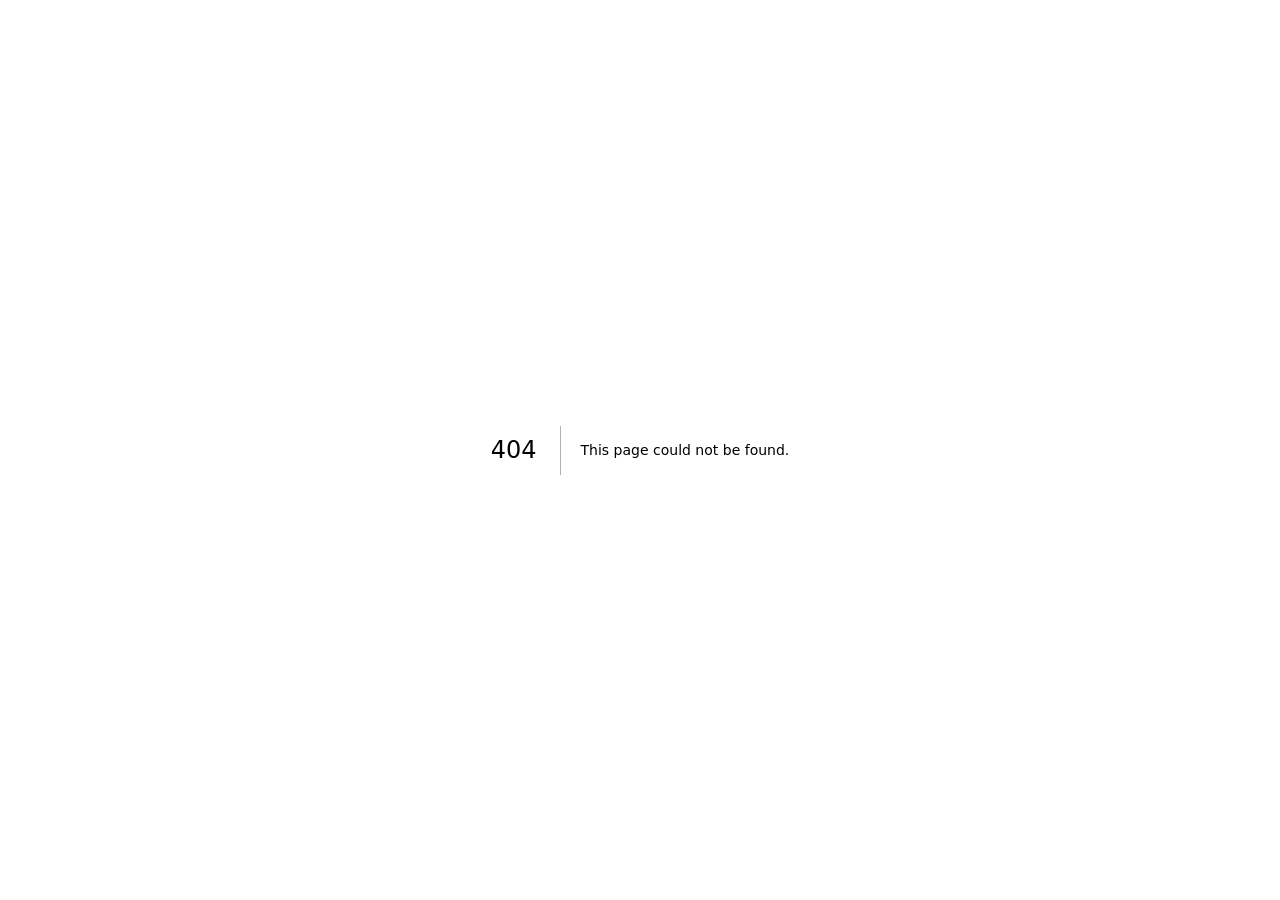
==== index.html @ d2688af2 "Add files via upload" ====
<!DOCTYPE html><!--XFgwD0cwsQU4rhtXA_6bm--><html lang="ru"><head><meta charSet="utf-8"/><meta name="viewport" content="width=device-width, initial-scale=1"/><link rel="stylesheet" href="/neiro-shka/_next/static/chunks/a391f3691adf5eed.css" data-precedence="next"/><link rel="stylesheet" href="/neiro-shka/_next/static/chunks/8bcc7d21eb5a9946.css" data-precedence="next"/><link rel="preload" as="script" fetchPriority="low" href="/neiro-shka/_next/static/chunks/b9cb56fa402311fe.js"/><script src="/neiro-shka/_next/static/chunks/d7efe48523628ffa.js" async=""></script><script src="/neiro-shka/_next/static/chunks/4e384c5da793435e.js" async=""></script><script src="/neiro-shka/_next/static/chunks/turbopack-dc8633fce802e09d.js" async=""></script><script src="/neiro-shka/_next/static/chunks/6e951f49ebed9921.js" async=""></script><script src="/neiro-shka/_next/static/chunks/2e0918c8a3209e79.js" async=""></script><meta name="robots" content="noindex"/><meta name="next-size-adjust" content=""/><title>404: This page could not be found.</title><title>НЕЙРО.ШКА — детское нейроразвитие во Фрязино</title><meta name="description" content="Центр детского нейроразвития «НЕЙРО.ШКА» во Фрязино: занятия с педагогом-нейропсихологом, нейрокоррекция, подготовка к школе (4–7 лет), помощь в учёбе (1–5 класс), репетиторство по физике, математике и информатике, подготовка к ОГЭ и ЕГЭ. К ребёнку — бережно!"/><meta name="author" content="НЕЙРО.ШКА"/><meta name="keywords" content="НЕЙРО.ШКА,нейроразвитие,нейропсихолог,Фрязино,подготовка к школе,нейрокоррекция,репетиторство,ОГЭ,ЕГЭ"/><meta property="og:title" content="НЕЙРО.ШКА — детское нейроразвитие во Фрязино"/><meta property="og:description" content="Занятия с педагогом-нейропсихологом, подготовка к школе, помощь в учёбе и репетиторство. Советская, 17, Фрязино. К ребёнку — бережно!"/><meta property="og:site_name" content="НЕЙРО.ШКА"/><meta property="og:locale" content="ru_RU"/><meta property="og:type" content="website"/><meta name="twitter:card" content="summary"/><meta name="twitter:title" content="НЕЙРО.ШКА — детское нейроразвитие во Фрязино"/><meta name="twitter:description" content="Занятия с педагогом-нейропсихологом, подготовка к школе, помощь в учёбе и репетиторство. Советская, 17, Фрязино. К ребёнку — бережно!"/><link rel="icon" href="./favicon.svg"/><script src="/neiro-shka/_next/static/chunks/a6dad97d9634a72d.js" noModule=""></script></head><body class="manrope_e32a9099-module__FVC5Iq__variable unbounded_a1c8aa1-module__zp-JEG__variable antialiased bg-background text-foreground font-sans"><div hidden=""><!--$--><!--/$--></div><div style="font-family:system-ui,&quot;Segoe UI&quot;,Roboto,Helvetica,Arial,sans-serif,&quot;Apple Color Emoji&quot;,&quot;Segoe UI Emoji&quot;;height:100vh;text-align:center;display:flex;flex-direction:column;align-items:center;justify-content:center"><div><style>body{color:#000;background:#fff;margin:0}.next-error-h1{border-right:1px solid rgba(0,0,0,.3)}@media (prefers-color-scheme:dark){body{color:#fff;background:#000}.next-error-h1{border-right:1px solid rgba(255,255,255,.3)}}</style><h1 class="next-error-h1" style="display:inline-block;margin:0 20px 0 0;padding:0 23px 0 0;font-size:24px;font-weight:500;vertical-align:top;line-height:49px">404</h1><div style="display:inline-block"><h2 style="font-size:14px;font-weight:400;line-height:49px;margin:0">This page could not be found.</h2></div></div></div><!--$--><!--/$--><script src="/neiro-shka/_next/static/chunks/b9cb56fa402311fe.js" id="_R_" async=""></script><script>(self.__next_f=self.__next_f||[]).push([0])</script><script>self.__next_f.push([1,"1:\"$Sreact.fragment\"\n2:I[65442,[\"/neiro-shka/_next/static/chunks/6e951f49ebed9921.js\",\"/neiro-shka/_next/static/chunks/2e0918c8a3209e79.js\"],\"default\"]\n3:I[69369,[\"/neiro-shka/_next/static/chunks/6e951f49ebed9921.js\",\"/neiro-shka/_next/static/chunks/2e0918c8a3209e79.js\"],\"default\"]\n4:I[65151,[\"/neiro-shka/_next/static/chunks/6e951f49ebed9921.js\",\"/neiro-shka/_next/static/chunks/2e0918c8a3209e79.js\"],\"OutletBoundary\"]\n5:\"$Sreact.suspense\"\n7:I[65151,[\"/neiro-shka/_next/static/chunks/6e951f49ebed9921.js\",\"/neiro-shka/_next/static/chunks/2e0918c8a3209e79.js\"],\"ViewportBoundary\"]\n9:I[65151,[\"/neiro-shka/_next/static/chunks/6e951f49ebed9921.js\",\"/neiro-shka/_next/static/chunks/2e0918c8a3209e79.js\"],\"MetadataBoundary\"]\nb:I[89249,[\"/neiro-shka/_next/static/chunks/6e951f49ebed9921.js\",\"/neiro-shka/_next/static/chunks/2e0918c8a3209e79.js\"],\"default\"]\n:HL[\"/neiro-shka/_next/static/chunks/a391f3691adf5eed.css\",\"style\"]\n:HL[\"/neiro-shka/_next/static/chunks/8bcc7d21eb5a9946.css\",\"style\"]\n"])</script><script>self.__next_f.push([1,"0:{\"P\":null,\"b\":\"XFgwD0cwsQU4rhtXA_6bm\",\"c\":[\"\",\"_not-found\",\"\"],\"q\":\"\",\"i\":false,\"f\":[[[\"\",{\"children\":[\"/_not-found\",{\"children\":[\"__PAGE__\",{}]}]},\"$undefined\",\"$undefined\",true],[[\"$\",\"$1\",\"c\",{\"children\":[[[\"$\",\"link\",\"0\",{\"rel\":\"stylesheet\",\"href\":\"/neiro-shka/_next/static/chunks/a391f3691adf5eed.css\",\"precedence\":\"next\",\"crossOrigin\":\"$undefined\",\"nonce\":\"$undefined\"}],[\"$\",\"link\",\"1\",{\"rel\":\"stylesheet\",\"href\":\"/neiro-shka/_next/static/chunks/8bcc7d21eb5a9946.css\",\"precedence\":\"next\",\"crossOrigin\":\"$undefined\",\"nonce\":\"$undefined\"}],[\"$\",\"script\",\"script-0\",{\"src\":\"/neiro-shka/_next/static/chunks/6e951f49ebed9921.js\",\"async\":true,\"nonce\":\"$undefined\"}],[\"$\",\"script\",\"script-1\",{\"src\":\"/neiro-shka/_next/static/chunks/2e0918c8a3209e79.js\",\"async\":true,\"nonce\":\"$undefined\"}]],[\"$\",\"html\",null,{\"lang\":\"ru\",\"suppressHydrationWarning\":true,\"children\":[\"$\",\"body\",null,{\"className\":\"manrope_e32a9099-module__FVC5Iq__variable unbounded_a1c8aa1-module__zp-JEG__variable antialiased bg-background text-foreground font-sans\",\"children\":[\"$\",\"$L2\",null,{\"parallelRouterKey\":\"children\",\"error\":\"$undefined\",\"errorStyles\":\"$undefined\",\"errorScripts\":\"$undefined\",\"template\":[\"$\",\"$L3\",null,{}],\"templateStyles\":\"$undefined\",\"templateScripts\":\"$undefined\",\"notFound\":[[[\"$\",\"title\",null,{\"children\":\"404: This page could not be found.\"}],[\"$\",\"div\",null,{\"style\":{\"fontFamily\":\"system-ui,\\\"Segoe UI\\\",Roboto,Helvetica,Arial,sans-serif,\\\"Apple Color Emoji\\\",\\\"Segoe UI Emoji\\\"\",\"height\":\"100vh\",\"textAlign\":\"center\",\"display\":\"flex\",\"flexDirection\":\"column\",\"alignItems\":\"center\",\"justifyContent\":\"center\"},\"children\":[\"$\",\"div\",null,{\"children\":[[\"$\",\"style\",null,{\"dangerouslySetInnerHTML\":{\"__html\":\"body{color:#000;background:#fff;margin:0}.next-error-h1{border-right:1px solid rgba(0,0,0,.3)}@media (prefers-color-scheme:dark){body{color:#fff;background:#000}.next-error-h1{border-right:1px solid rgba(255,255,255,.3)}}\"}}],[\"$\",\"h1\",null,{\"className\":\"next-error-h1\",\"style\":{\"display\":\"inline-block\",\"margin\":\"0 20px 0 0\",\"padding\":\"0 23px 0 0\",\"fontSize\":24,\"fontWeight\":500,\"verticalAlign\":\"top\",\"lineHeight\":\"49px\"},\"children\":404}],[\"$\",\"div\",null,{\"style\":{\"display\":\"inline-block\"},\"children\":[\"$\",\"h2\",null,{\"style\":{\"fontSize\":14,\"fontWeight\":400,\"lineHeight\":\"49px\",\"margin\":0},\"children\":\"This page could not be found.\"}]}]]}]}]],[]],\"forbidden\":\"$undefined\",\"unauthorized\":\"$undefined\"}]}]}]]}],{\"children\":[[\"$\",\"$1\",\"c\",{\"children\":[null,[\"$\",\"$L2\",null,{\"parallelRouterKey\":\"children\",\"error\":\"$undefined\",\"errorStyles\":\"$undefined\",\"errorScripts\":\"$undefined\",\"template\":[\"$\",\"$L3\",null,{}],\"templateStyles\":\"$undefined\",\"templateScripts\":\"$undefined\",\"notFound\":\"$undefined\",\"forbidden\":\"$undefined\",\"unauthorized\":\"$undefined\"}]]}],{\"children\":[[\"$\",\"$1\",\"c\",{\"children\":[[[\"$\",\"title\",null,{\"children\":\"404: This page could not be found.\"}],[\"$\",\"div\",null,{\"style\":\"$0:f:0:1:0:props:children:1:props:children:props:children:props:notFound:0:1:props:style\",\"children\":[\"$\",\"div\",null,{\"children\":[[\"$\",\"style\",null,{\"dangerouslySetInnerHTML\":{\"__html\":\"body{color:#000;background:#fff;margin:0}.next-error-h1{border-right:1px solid rgba(0,0,0,.3)}@media (prefers-color-scheme:dark){body{color:#fff;background:#000}.next-error-h1{border-right:1px solid rgba(255,255,255,.3)}}\"}}],[\"$\",\"h1\",null,{\"className\":\"next-error-h1\",\"style\":\"$0:f:0:1:0:props:children:1:props:children:props:children:props:notFound:0:1:props:children:props:children:1:props:style\",\"children\":404}],[\"$\",\"div\",null,{\"style\":\"$0:f:0:1:0:props:children:1:props:children:props:children:props:notFound:0:1:props:children:props:children:2:props:style\",\"children\":[\"$\",\"h2\",null,{\"style\":\"$0:f:0:1:0:props:children:1:props:children:props:children:props:notFound:0:1:props:children:props:children:2:props:children:props:style\",\"children\":\"This page could not be found.\"}]}]]}]}]],null,[\"$\",\"$L4\",null,{\"children\":[\"$\",\"$5\",null,{\"name\":\"Next.MetadataOutlet\",\"children\":\"$@6\"}]}]]}],{},null,false,false]},null,false,false]},null,false,false],[\"$\",\"$1\",\"h\",{\"children\":[[\"$\",\"meta\",null,{\"name\":\"robots\",\"content\":\"noindex\"}],[\"$\",\"$L7\",null,{\"children\":\"$L8\"}],[\"$\",\"div\",null,{\"hidden\":true,\"children\":[\"$\",\"$L9\",null,{\"children\":[\"$\",\"$5\",null,{\"name\":\"Next.Metadata\",\"children\":\"$La\"}]}]}],[\"$\",\"meta\",null,{\"name\":\"next-size-adjust\",\"content\":\"\"}]]}],false]],\"m\":\"$undefined\",\"G\":[\"$b\",\"$undefined\"],\"S\":true}\n"])</script><script>self.__next_f.push([1,"8:[[\"$\",\"meta\",\"0\",{\"charSet\":\"utf-8\"}],[\"$\",\"meta\",\"1\",{\"name\":\"viewport\",\"content\":\"width=device-width, initial-scale=1\"}]]\n"])</script><script>self.__next_f.push([1,"c:I[81642,[\"/neiro-shka/_next/static/chunks/6e951f49ebed9921.js\",\"/neiro-shka/_next/static/chunks/2e0918c8a3209e79.js\"],\"IconMark\"]\n6:null\n"])</script><script>self.__next_f.push([1,"a:[[\"$\",\"title\",\"0\",{\"children\":\"НЕЙРО.ШКА — детское нейроразвитие во Фрязино\"}],[\"$\",\"meta\",\"1\",{\"name\":\"description\",\"content\":\"Центр детского нейроразвития «НЕЙРО.ШКА» во Фрязино: занятия с педагогом-нейропсихологом, нейрокоррекция, подготовка к школе (4–7 лет), помощь в учёбе (1–5 класс), репетиторство по физике, математике и информатике, подготовка к ОГЭ и ЕГЭ. К ребёнку — бережно!\"}],[\"$\",\"meta\",\"2\",{\"name\":\"author\",\"content\":\"НЕЙРО.ШКА\"}],[\"$\",\"meta\",\"3\",{\"name\":\"keywords\",\"content\":\"НЕЙРО.ШКА,нейроразвитие,нейропсихолог,Фрязино,подготовка к школе,нейрокоррекция,репетиторство,ОГЭ,ЕГЭ\"}],[\"$\",\"meta\",\"4\",{\"property\":\"og:title\",\"content\":\"НЕЙРО.ШКА — детское нейроразвитие во Фрязино\"}],[\"$\",\"meta\",\"5\",{\"property\":\"og:description\",\"content\":\"Занятия с педагогом-нейропсихологом, подготовка к школе, помощь в учёбе и репетиторство. Советская, 17, Фрязино. К ребёнку — бережно!\"}],[\"$\",\"meta\",\"6\",{\"property\":\"og:site_name\",\"content\":\"НЕЙРО.ШКА\"}],[\"$\",\"meta\",\"7\",{\"property\":\"og:locale\",\"content\":\"ru_RU\"}],[\"$\",\"meta\",\"8\",{\"property\":\"og:type\",\"content\":\"website\"}],[\"$\",\"meta\",\"9\",{\"name\":\"twitter:card\",\"content\":\"summary\"}],[\"$\",\"meta\",\"10\",{\"name\":\"twitter:title\",\"content\":\"НЕЙРО.ШКА — детское нейроразвитие во Фрязино\"}],[\"$\",\"meta\",\"11\",{\"name\":\"twitter:description\",\"content\":\"Занятия с педагогом-нейропсихологом, подготовка к школе, помощь в учёбе и репетиторство. Советская, 17, Фрязино. К ребёнку — бережно!\"}],[\"$\",\"link\",\"12\",{\"rel\":\"icon\",\"href\":\"./favicon.svg\"}],[\"$\",\"$Lc\",\"13\",{}]]\n"])</script></body></html>
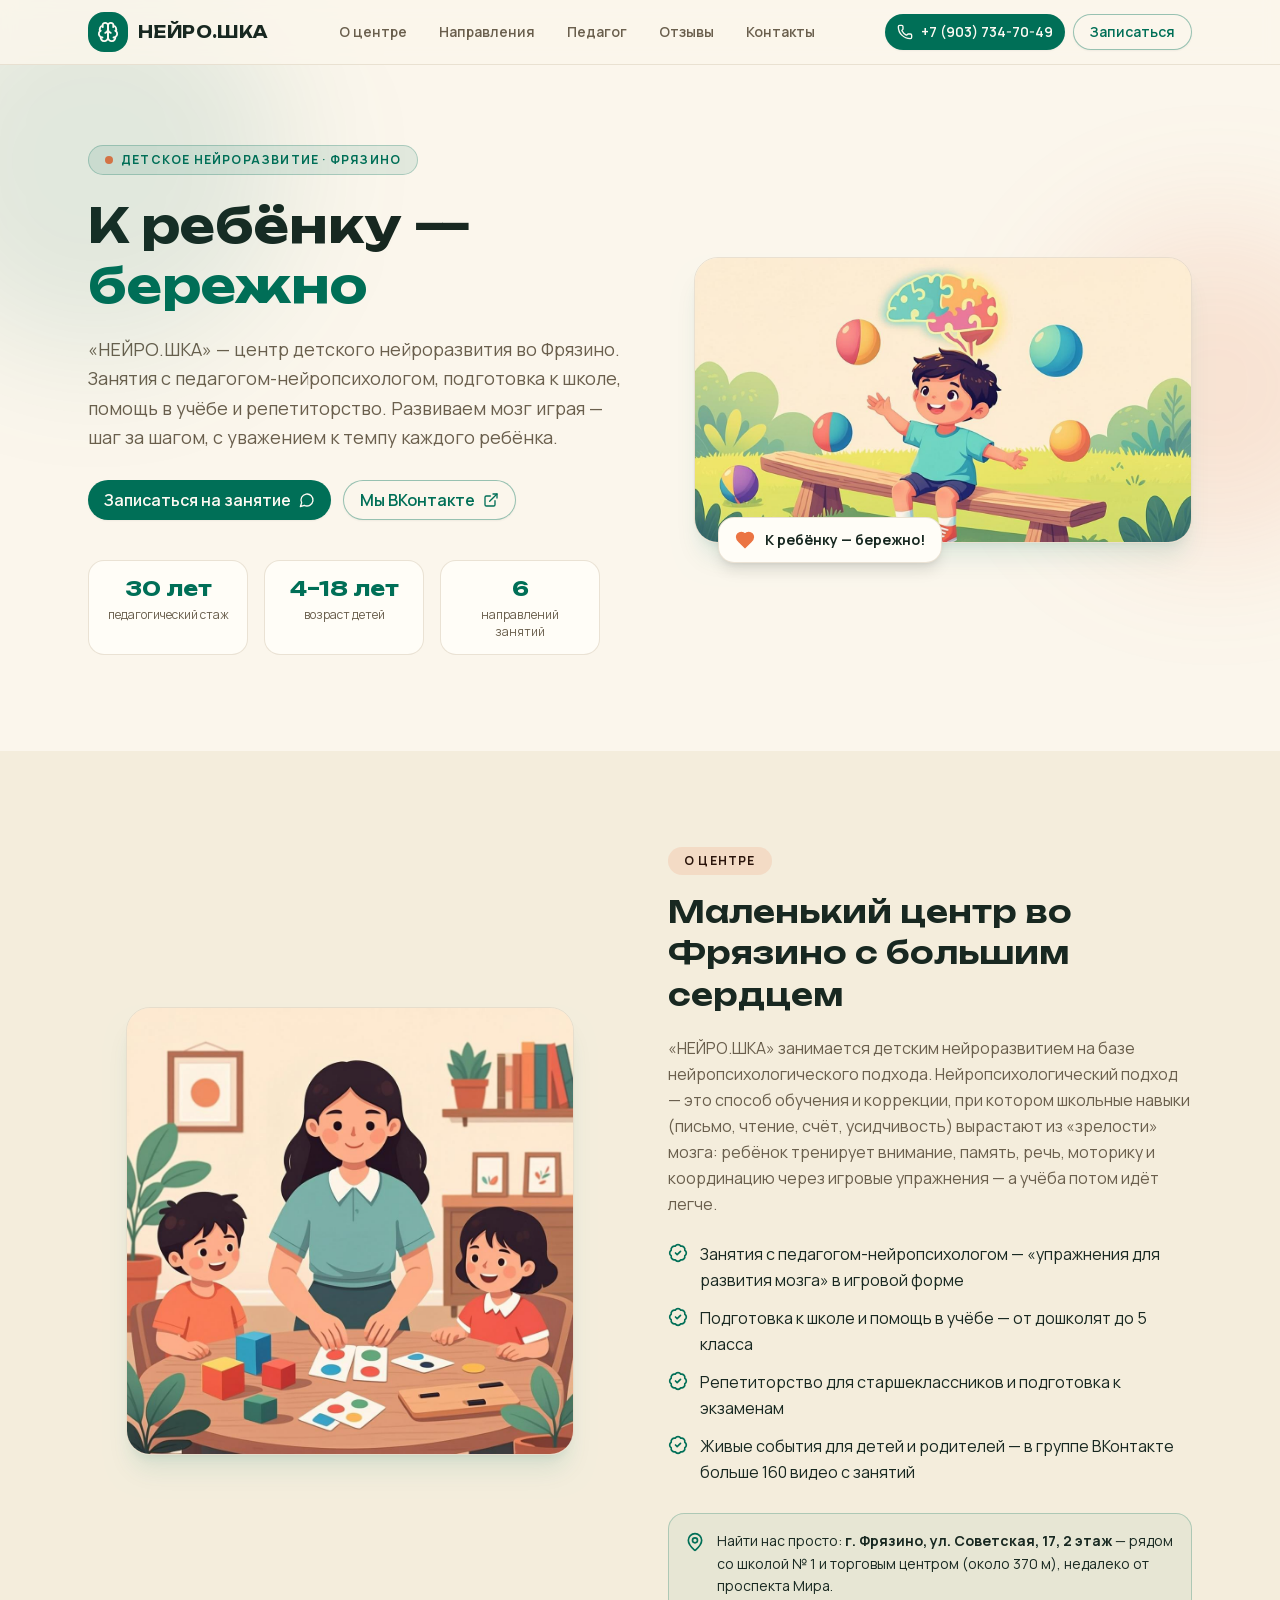
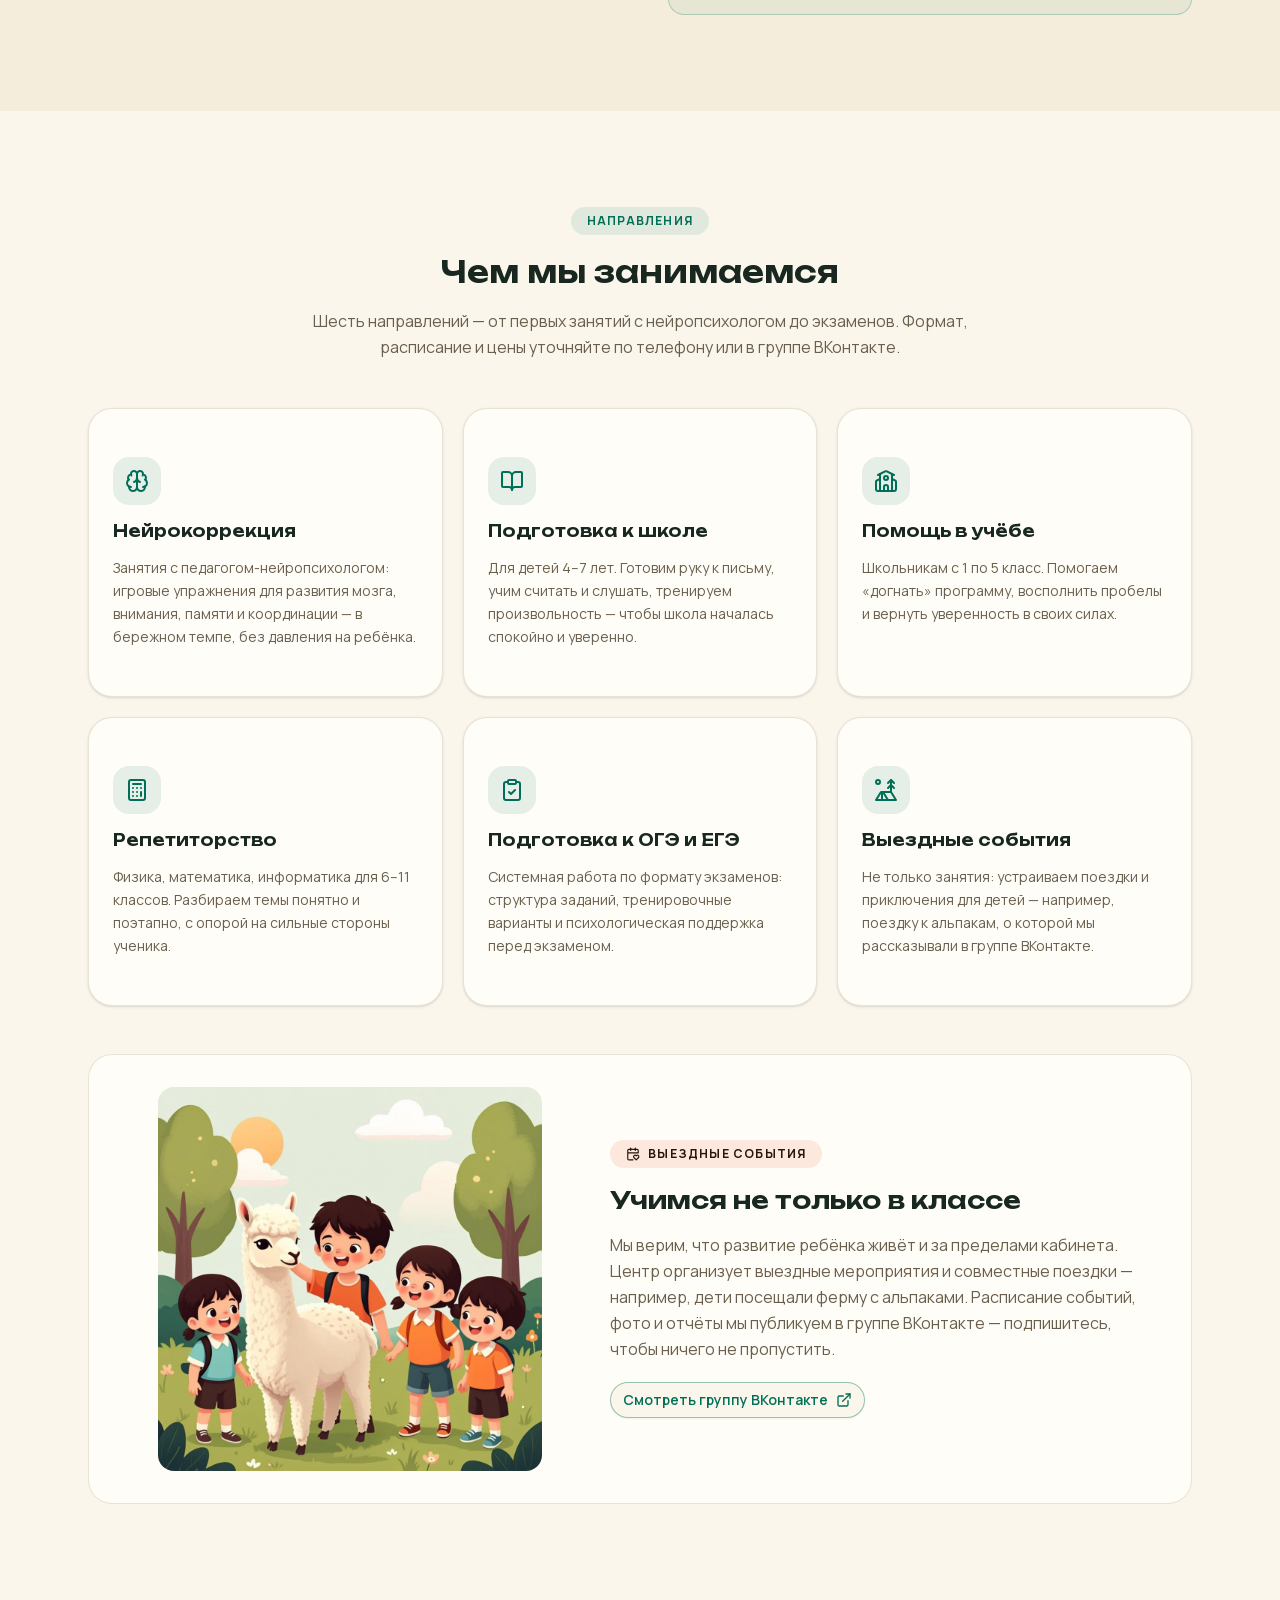
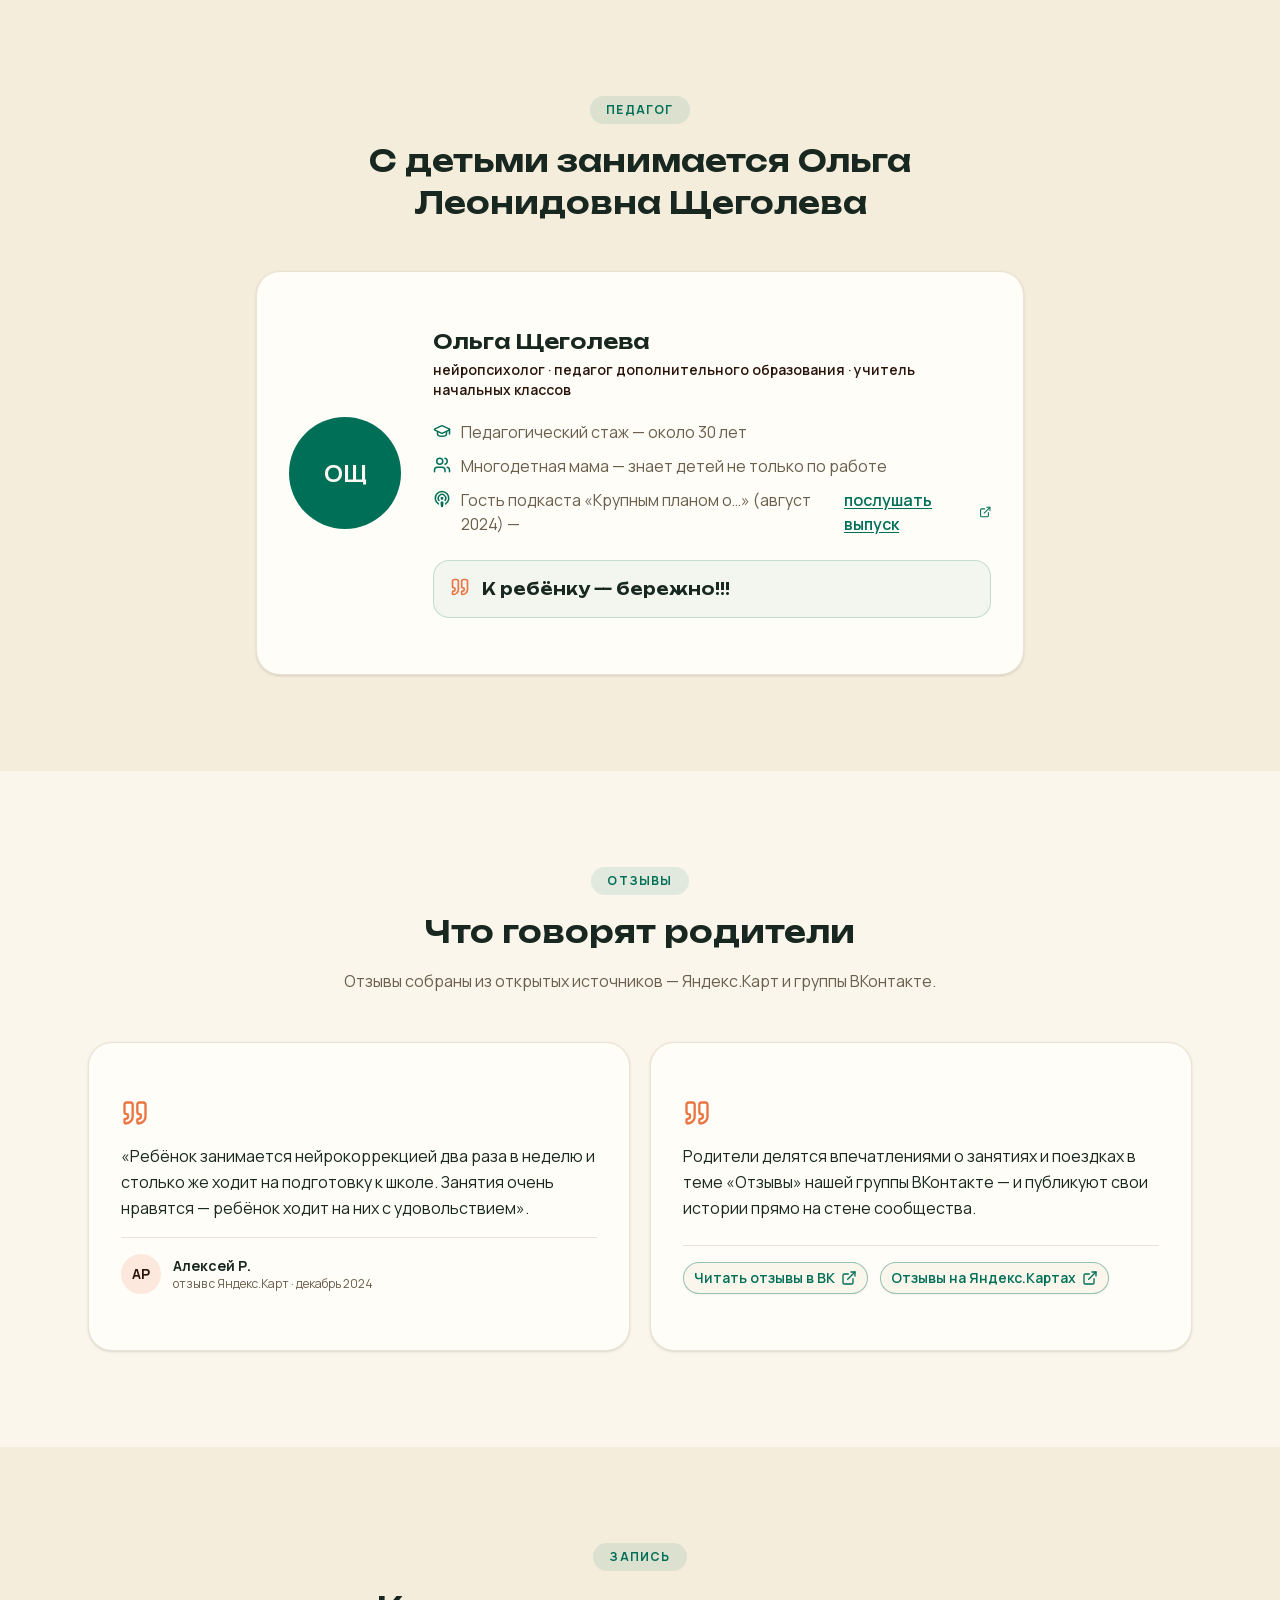
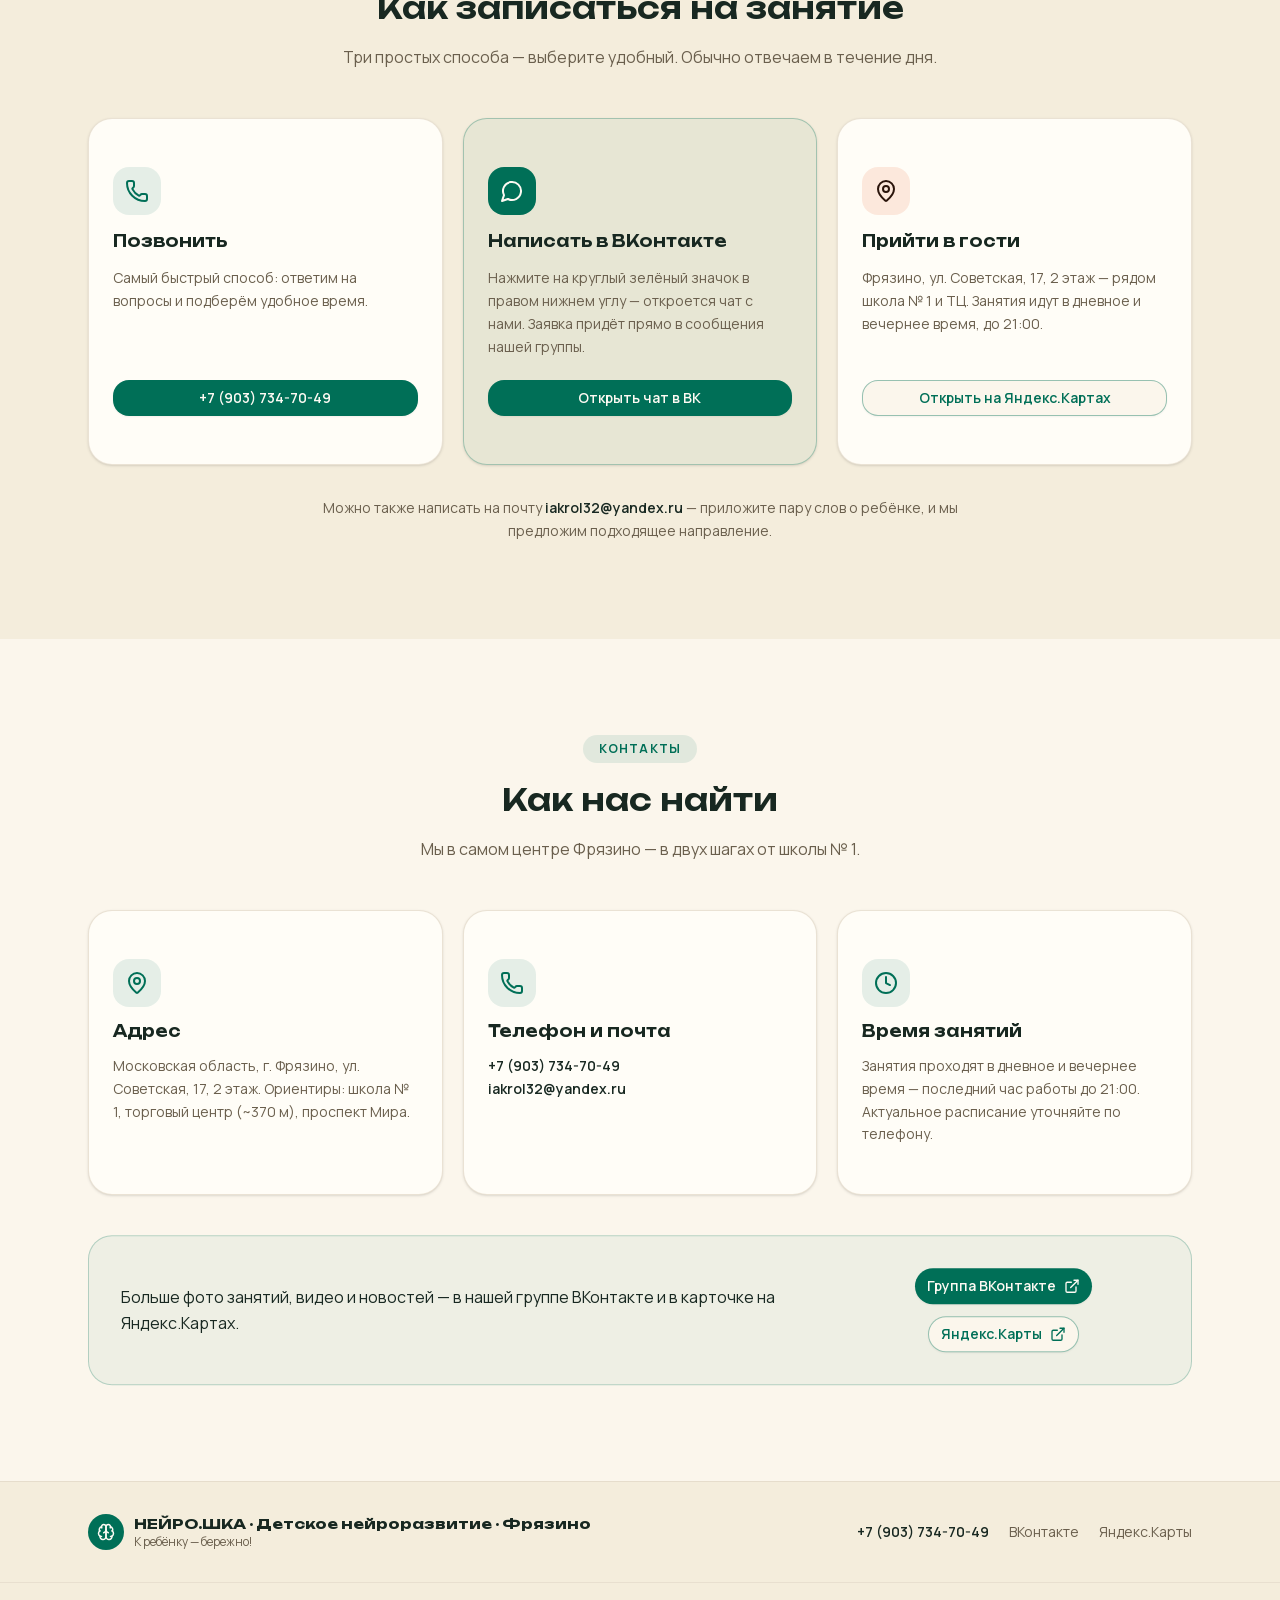
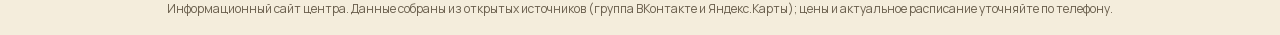
==== commit 683d7084: "Add files via upload" ====
--- a/index.html
+++ b/index.html
@@ -1 +1,20 @@
-<!DOCTYPE html><!--XFgwD0cwsQU4rhtXA_6bm--><html lang="ru"><head><meta charSet="utf-8"/><meta name="viewport" content="width=device-width, initial-scale=1"/><link rel="stylesheet" href="/neiro-shka/_next/static/chunks/a391f3691adf5eed.css" data-precedence="next"/><link rel="stylesheet" href="/neiro-shka/_next/static/chunks/8bcc7d21eb5a9946.css" data-precedence="next"/><link rel="preload" as="script" fetchPriority="low" href="/neiro-shka/_next/static/chunks/b9cb56fa402311fe.js"/><script src="/neiro-shka/_next/static/chunks/d7efe48523628ffa.js" async=""></script><script src="/neiro-shka/_next/static/chunks/4e384c5da793435e.js" async=""></script><script src="/neiro-shka/_next/static/chunks/turbopack-dc8633fce802e09d.js" async=""></script><script src="/neiro-shka/_next/static/chunks/6e951f49ebed9921.js" async=""></script><script src="/neiro-shka/_next/static/chunks/2e0918c8a3209e79.js" async=""></script><meta name="robots" content="noindex"/><meta name="next-size-adjust" content=""/><title>404: This page could not be found.</title><title>НЕЙРО.ШКА — детское нейроразвитие во Фрязино</title><meta name="description" content="Центр детского нейроразвития «НЕЙРО.ШКА» во Фрязино: занятия с педагогом-нейропсихологом, нейрокоррекция, подготовка к школе (4–7 лет), помощь в учёбе (1–5 класс), репетиторство по физике, математике и информатике, подготовка к ОГЭ и ЕГЭ. К ребёнку — бережно!"/><meta name="author" content="НЕЙРО.ШКА"/><meta name="keywords" content="НЕЙРО.ШКА,нейроразвитие,нейропсихолог,Фрязино,подготовка к школе,нейрокоррекция,репетиторство,ОГЭ,ЕГЭ"/><meta property="og:title" content="НЕЙРО.ШКА — детское нейроразвитие во Фрязино"/><meta property="og:description" content="Занятия с педагогом-нейропсихологом, подготовка к школе, помощь в учёбе и репетиторство. Советская, 17, Фрязино. К ребёнку — бережно!"/><meta property="og:site_name" content="НЕЙРО.ШКА"/><meta property="og:locale" content="ru_RU"/><meta property="og:type" content="website"/><meta name="twitter:card" content="summary"/><meta name="twitter:title" content="НЕЙРО.ШКА — детское нейроразвитие во Фрязино"/><meta name="twitter:description" content="Занятия с педагогом-нейропсихологом, подготовка к школе, помощь в учёбе и репетиторство. Советская, 17, Фрязино. К ребёнку — бережно!"/><link rel="icon" href="./favicon.svg"/><script src="/neiro-shka/_next/static/chunks/a6dad97d9634a72d.js" noModule=""></script></head><body class="manrope_e32a9099-module__FVC5Iq__variable unbounded_a1c8aa1-module__zp-JEG__variable antialiased bg-background text-foreground font-sans"><div hidden=""><!--$--><!--/$--></div><div style="font-family:system-ui,&quot;Segoe UI&quot;,Roboto,Helvetica,Arial,sans-serif,&quot;Apple Color Emoji&quot;,&quot;Segoe UI Emoji&quot;;height:100vh;text-align:center;display:flex;flex-direction:column;align-items:center;justify-content:center"><div><style>body{color:#000;background:#fff;margin:0}.next-error-h1{border-right:1px solid rgba(0,0,0,.3)}@media (prefers-color-scheme:dark){body{color:#fff;background:#000}.next-error-h1{border-right:1px solid rgba(255,255,255,.3)}}</style><h1 class="next-error-h1" style="display:inline-block;margin:0 20px 0 0;padding:0 23px 0 0;font-size:24px;font-weight:500;vertical-align:top;line-height:49px">404</h1><div style="display:inline-block"><h2 style="font-size:14px;font-weight:400;line-height:49px;margin:0">This page could not be found.</h2></div></div></div><!--$--><!--/$--><script src="/neiro-shka/_next/static/chunks/b9cb56fa402311fe.js" id="_R_" async=""></script><script>(self.__next_f=self.__next_f||[]).push([0])</script><script>self.__next_f.push([1,"1:\"$Sreact.fragment\"\n2:I[65442,[\"/neiro-shka/_next/static/chunks/6e951f49ebed9921.js\",\"/neiro-shka/_next/static/chunks/2e0918c8a3209e79.js\"],\"default\"]\n3:I[69369,[\"/neiro-shka/_next/static/chunks/6e951f49ebed9921.js\",\"/neiro-shka/_next/static/chunks/2e0918c8a3209e79.js\"],\"default\"]\n4:I[65151,[\"/neiro-shka/_next/static/chunks/6e951f49ebed9921.js\",\"/neiro-shka/_next/static/chunks/2e0918c8a3209e79.js\"],\"OutletBoundary\"]\n5:\"$Sreact.suspense\"\n7:I[65151,[\"/neiro-shka/_next/static/chunks/6e951f49ebed9921.js\",\"/neiro-shka/_next/static/chunks/2e0918c8a3209e79.js\"],\"ViewportBoundary\"]\n9:I[65151,[\"/neiro-shka/_next/static/chunks/6e951f49ebed9921.js\",\"/neiro-shka/_next/static/chunks/2e0918c8a3209e79.js\"],\"MetadataBoundary\"]\nb:I[89249,[\"/neiro-shka/_next/static/chunks/6e951f49ebed9921.js\",\"/neiro-shka/_next/static/chunks/2e0918c8a3209e79.js\"],\"default\"]\n:HL[\"/neiro-shka/_next/static/chunks/a391f3691adf5eed.css\",\"style\"]\n:HL[\"/neiro-shka/_next/static/chunks/8bcc7d21eb5a9946.css\",\"style\"]\n"])</script><script>self.__next_f.push([1,"0:{\"P\":null,\"b\":\"XFgwD0cwsQU4rhtXA_6bm\",\"c\":[\"\",\"_not-found\",\"\"],\"q\":\"\",\"i\":false,\"f\":[[[\"\",{\"children\":[\"/_not-found\",{\"children\":[\"__PAGE__\",{}]}]},\"$undefined\",\"$undefined\",true],[[\"$\",\"$1\",\"c\",{\"children\":[[[\"$\",\"link\",\"0\",{\"rel\":\"stylesheet\",\"href\":\"/neiro-shka/_next/static/chunks/a391f3691adf5eed.css\",\"precedence\":\"next\",\"crossOrigin\":\"$undefined\",\"nonce\":\"$undefined\"}],[\"$\",\"link\",\"1\",{\"rel\":\"stylesheet\",\"href\":\"/neiro-shka/_next/static/chunks/8bcc7d21eb5a9946.css\",\"precedence\":\"next\",\"crossOrigin\":\"$undefined\",\"nonce\":\"$undefined\"}],[\"$\",\"script\",\"script-0\",{\"src\":\"/neiro-shka/_next/static/chunks/6e951f49ebed9921.js\",\"async\":true,\"nonce\":\"$undefined\"}],[\"$\",\"script\",\"script-1\",{\"src\":\"/neiro-shka/_next/static/chunks/2e0918c8a3209e79.js\",\"async\":true,\"nonce\":\"$undefined\"}]],[\"$\",\"html\",null,{\"lang\":\"ru\",\"suppressHydrationWarning\":true,\"children\":[\"$\",\"body\",null,{\"className\":\"manrope_e32a9099-module__FVC5Iq__variable unbounded_a1c8aa1-module__zp-JEG__variable antialiased bg-background text-foreground font-sans\",\"children\":[\"$\",\"$L2\",null,{\"parallelRouterKey\":\"children\",\"error\":\"$undefined\",\"errorStyles\":\"$undefined\",\"errorScripts\":\"$undefined\",\"template\":[\"$\",\"$L3\",null,{}],\"templateStyles\":\"$undefined\",\"templateScripts\":\"$undefined\",\"notFound\":[[[\"$\",\"title\",null,{\"children\":\"404: This page could not be found.\"}],[\"$\",\"div\",null,{\"style\":{\"fontFamily\":\"system-ui,\\\"Segoe UI\\\",Roboto,Helvetica,Arial,sans-serif,\\\"Apple Color Emoji\\\",\\\"Segoe UI Emoji\\\"\",\"height\":\"100vh\",\"textAlign\":\"center\",\"display\":\"flex\",\"flexDirection\":\"column\",\"alignItems\":\"center\",\"justifyContent\":\"center\"},\"children\":[\"$\",\"div\",null,{\"children\":[[\"$\",\"style\",null,{\"dangerouslySetInnerHTML\":{\"__html\":\"body{color:#000;background:#fff;margin:0}.next-error-h1{border-right:1px solid rgba(0,0,0,.3)}@media (prefers-color-scheme:dark){body{color:#fff;background:#000}.next-error-h1{border-right:1px solid rgba(255,255,255,.3)}}\"}}],[\"$\",\"h1\",null,{\"className\":\"next-error-h1\",\"style\":{\"display\":\"inline-block\",\"margin\":\"0 20px 0 0\",\"padding\":\"0 23px 0 0\",\"fontSize\":24,\"fontWeight\":500,\"verticalAlign\":\"top\",\"lineHeight\":\"49px\"},\"children\":404}],[\"$\",\"div\",null,{\"style\":{\"display\":\"inline-block\"},\"children\":[\"$\",\"h2\",null,{\"style\":{\"fontSize\":14,\"fontWeight\":400,\"lineHeight\":\"49px\",\"margin\":0},\"children\":\"This page could not be found.\"}]}]]}]}]],[]],\"forbidden\":\"$undefined\",\"unauthorized\":\"$undefined\"}]}]}]]}],{\"children\":[[\"$\",\"$1\",\"c\",{\"children\":[null,[\"$\",\"$L2\",null,{\"parallelRouterKey\":\"children\",\"error\":\"$undefined\",\"errorStyles\":\"$undefined\",\"errorScripts\":\"$undefined\",\"template\":[\"$\",\"$L3\",null,{}],\"templateStyles\":\"$undefined\",\"templateScripts\":\"$undefined\",\"notFound\":\"$undefined\",\"forbidden\":\"$undefined\",\"unauthorized\":\"$undefined\"}]]}],{\"children\":[[\"$\",\"$1\",\"c\",{\"children\":[[[\"$\",\"title\",null,{\"children\":\"404: This page could not be found.\"}],[\"$\",\"div\",null,{\"style\":\"$0:f:0:1:0:props:children:1:props:children:props:children:props:notFound:0:1:props:style\",\"children\":[\"$\",\"div\",null,{\"children\":[[\"$\",\"style\",null,{\"dangerouslySetInnerHTML\":{\"__html\":\"body{color:#000;background:#fff;margin:0}.next-error-h1{border-right:1px solid rgba(0,0,0,.3)}@media (prefers-color-scheme:dark){body{color:#fff;background:#000}.next-error-h1{border-right:1px solid rgba(255,255,255,.3)}}\"}}],[\"$\",\"h1\",null,{\"className\":\"next-error-h1\",\"style\":\"$0:f:0:1:0:props:children:1:props:children:props:children:props:notFound:0:1:props:children:props:children:1:props:style\",\"children\":404}],[\"$\",\"div\",null,{\"style\":\"$0:f:0:1:0:props:children:1:props:children:props:children:props:notFound:0:1:props:children:props:children:2:props:style\",\"children\":[\"$\",\"h2\",null,{\"style\":\"$0:f:0:1:0:props:children:1:props:children:props:children:props:notFound:0:1:props:children:props:children:2:props:children:props:style\",\"children\":\"This page could not be found.\"}]}]]}]}]],null,[\"$\",\"$L4\",null,{\"children\":[\"$\",\"$5\",null,{\"name\":\"Next.MetadataOutlet\",\"children\":\"$@6\"}]}]]}],{},null,false,false]},null,false,false]},null,false,false],[\"$\",\"$1\",\"h\",{\"children\":[[\"$\",\"meta\",null,{\"name\":\"robots\",\"content\":\"noindex\"}],[\"$\",\"$L7\",null,{\"children\":\"$L8\"}],[\"$\",\"div\",null,{\"hidden\":true,\"children\":[\"$\",\"$L9\",null,{\"children\":[\"$\",\"$5\",null,{\"name\":\"Next.Metadata\",\"children\":\"$La\"}]}]}],[\"$\",\"meta\",null,{\"name\":\"next-size-adjust\",\"content\":\"\"}]]}],false]],\"m\":\"$undefined\",\"G\":[\"$b\",\"$undefined\"],\"S\":true}\n"])</script><script>self.__next_f.push([1,"8:[[\"$\",\"meta\",\"0\",{\"charSet\":\"utf-8\"}],[\"$\",\"meta\",\"1\",{\"name\":\"viewport\",\"content\":\"width=device-width, initial-scale=1\"}]]\n"])</script><script>self.__next_f.push([1,"c:I[81642,[\"/neiro-shka/_next/static/chunks/6e951f49ebed9921.js\",\"/neiro-shka/_next/static/chunks/2e0918c8a3209e79.js\"],\"IconMark\"]\n6:null\n"])</script><script>self.__next_f.push([1,"a:[[\"$\",\"title\",\"0\",{\"children\":\"НЕЙРО.ШКА — детское нейроразвитие во Фрязино\"}],[\"$\",\"meta\",\"1\",{\"name\":\"description\",\"content\":\"Центр детского нейроразвития «НЕЙРО.ШКА» во Фрязино: занятия с педагогом-нейропсихологом, нейрокоррекция, подготовка к школе (4–7 лет), помощь в учёбе (1–5 класс), репетиторство по физике, математике и информатике, подготовка к ОГЭ и ЕГЭ. К ребёнку — бережно!\"}],[\"$\",\"meta\",\"2\",{\"name\":\"author\",\"content\":\"НЕЙРО.ШКА\"}],[\"$\",\"meta\",\"3\",{\"name\":\"keywords\",\"content\":\"НЕЙРО.ШКА,нейроразвитие,нейропсихолог,Фрязино,подготовка к школе,нейрокоррекция,репетиторство,ОГЭ,ЕГЭ\"}],[\"$\",\"meta\",\"4\",{\"property\":\"og:title\",\"content\":\"НЕЙРО.ШКА — детское нейроразвитие во Фрязино\"}],[\"$\",\"meta\",\"5\",{\"property\":\"og:description\",\"content\":\"Занятия с педагогом-нейропсихологом, подготовка к школе, помощь в учёбе и репетиторство. Советская, 17, Фрязино. К ребёнку — бережно!\"}],[\"$\",\"meta\",\"6\",{\"property\":\"og:site_name\",\"content\":\"НЕЙРО.ШКА\"}],[\"$\",\"meta\",\"7\",{\"property\":\"og:locale\",\"content\":\"ru_RU\"}],[\"$\",\"meta\",\"8\",{\"property\":\"og:type\",\"content\":\"website\"}],[\"$\",\"meta\",\"9\",{\"name\":\"twitter:card\",\"content\":\"summary\"}],[\"$\",\"meta\",\"10\",{\"name\":\"twitter:title\",\"content\":\"НЕЙРО.ШКА — детское нейроразвитие во Фрязино\"}],[\"$\",\"meta\",\"11\",{\"name\":\"twitter:description\",\"content\":\"Занятия с педагогом-нейропсихологом, подготовка к школе, помощь в учёбе и репетиторство. Советская, 17, Фрязино. К ребёнку — бережно!\"}],[\"$\",\"link\",\"12\",{\"rel\":\"icon\",\"href\":\"./favicon.svg\"}],[\"$\",\"$Lc\",\"13\",{}]]\n"])</script></body></html>+<!DOCTYPE html><!--XFgwD0cwsQU4rhtXA_6bm--><html lang="ru"><head><meta charSet="utf-8"/><meta name="viewport" content="width=device-width, initial-scale=1"/><style>@font-face{font-family:Manrope;font-style:normal;font-weight:200 800;font-display:swap;src:url([data-uri])format("woff2");unicode-range:U+460-52F,U+1C80-1C8A,U+20B4,U+2DE0-2DFF,U+A640-A69F,U+FE2E-FE2F}@font-face{font-family:Manrope;font-style:normal;font-weight:200 800;font-display:swap;src:url([data-uri])format("woff2");unicode-range:U+301,U+400-45F,U+490-491,U+4B0-4B1,U+2116}@font-face{font-family:Manrope;font-style:normal;font-weight:200 800;font-display:swap;src:url([data-uri])format("woff2");unicode-range:U+370-377,U+37A-37F,U+384-38A,U+38C,U+38E-3A1,U+3A3-3FF}@font-face{font-family:Manrope;font-style:normal;font-weight:200 800;font-display:swap;src:url([data-uri])format("woff2");unicode-range:U+102-103,U+110-111,U+128-129,U+168-169,U+1A0-1A1,U+1AF-1B0,U+300-301,U+303-304,U+308-309,U+323,U+329,U+1EA0-1EF9,U+20AB}@font-face{font-family:Manrope;font-style:normal;font-weight:200 800;font-display:swap;src:url([data-uri])format("woff2");unicode-range:U+100-2BA,U+2BD-2C5,U+2C7-2CC,U+2CE-2D7,U+2DD-2FF,U+304,U+308,U+329,U+1D00-1DBF,U+1E00-1E9F,U+1EF2-1EFF,U+2020,U+20A0-20AB,U+20AD-20C4,U+2113,U+2C60-2C7F,U+A720-A7FF}@font-face{font-family:Manrope;font-style:normal;font-weight:200 800;font-display:swap;src:url([data-uri])format("woff2");unicode-range:U+??,U+131,U+152-153,U+2BB-2BC,U+2C6,U+2DA,U+2DC,U+304,U+308,U+329,U+2000-206F,U+20AC,U+2122,U+2191,U+2193,U+2212,U+2215,U+FEFF,U+FFFD}@font-face{font-family:Manrope Fallback;src:local(Arial);ascent-override:103.31%;descent-override:29.07%;line-gap-override:0.0%;size-adjust:103.19%}.manrope_e32a9099-module__FVC5Iq__className{font-family:Manrope,Manrope Fallback;font-style:normal}.manrope_e32a9099-module__FVC5Iq__variable{--font-manrope:"Manrope","Manrope Fallback"}
+@font-face{font-family:Unbounded;font-style:normal;font-weight:200 900;font-display:swap;src:url([data-uri])format("woff2");unicode-range:U+460-52F,U+1C80-1C8A,U+20B4,U+2DE0-2DFF,U+A640-A69F,U+FE2E-FE2F}@font-face{font-family:Unbounded;font-style:normal;font-weight:200 900;font-display:swap;src:url([data-uri])format("woff2");unicode-range:U+301,U+400-45F,U+490-491,U+4B0-4B1,U+2116}@font-face{font-family:Unbounded;font-style:normal;font-weight:200 900;font-display:swap;src:url([data-uri])format("woff2");unicode-range:U+102-103,U+110-111,U+128-129,U+168-169,U+1A0-1A1,U+1AF-1B0,U+300-301,U+303-304,U+308-309,U+323,U+329,U+1EA0-1EF9,U+20AB}@font-face{font-family:Unbounded;font-style:normal;font-weight:200 900;font-display:swap;src:url([data-uri]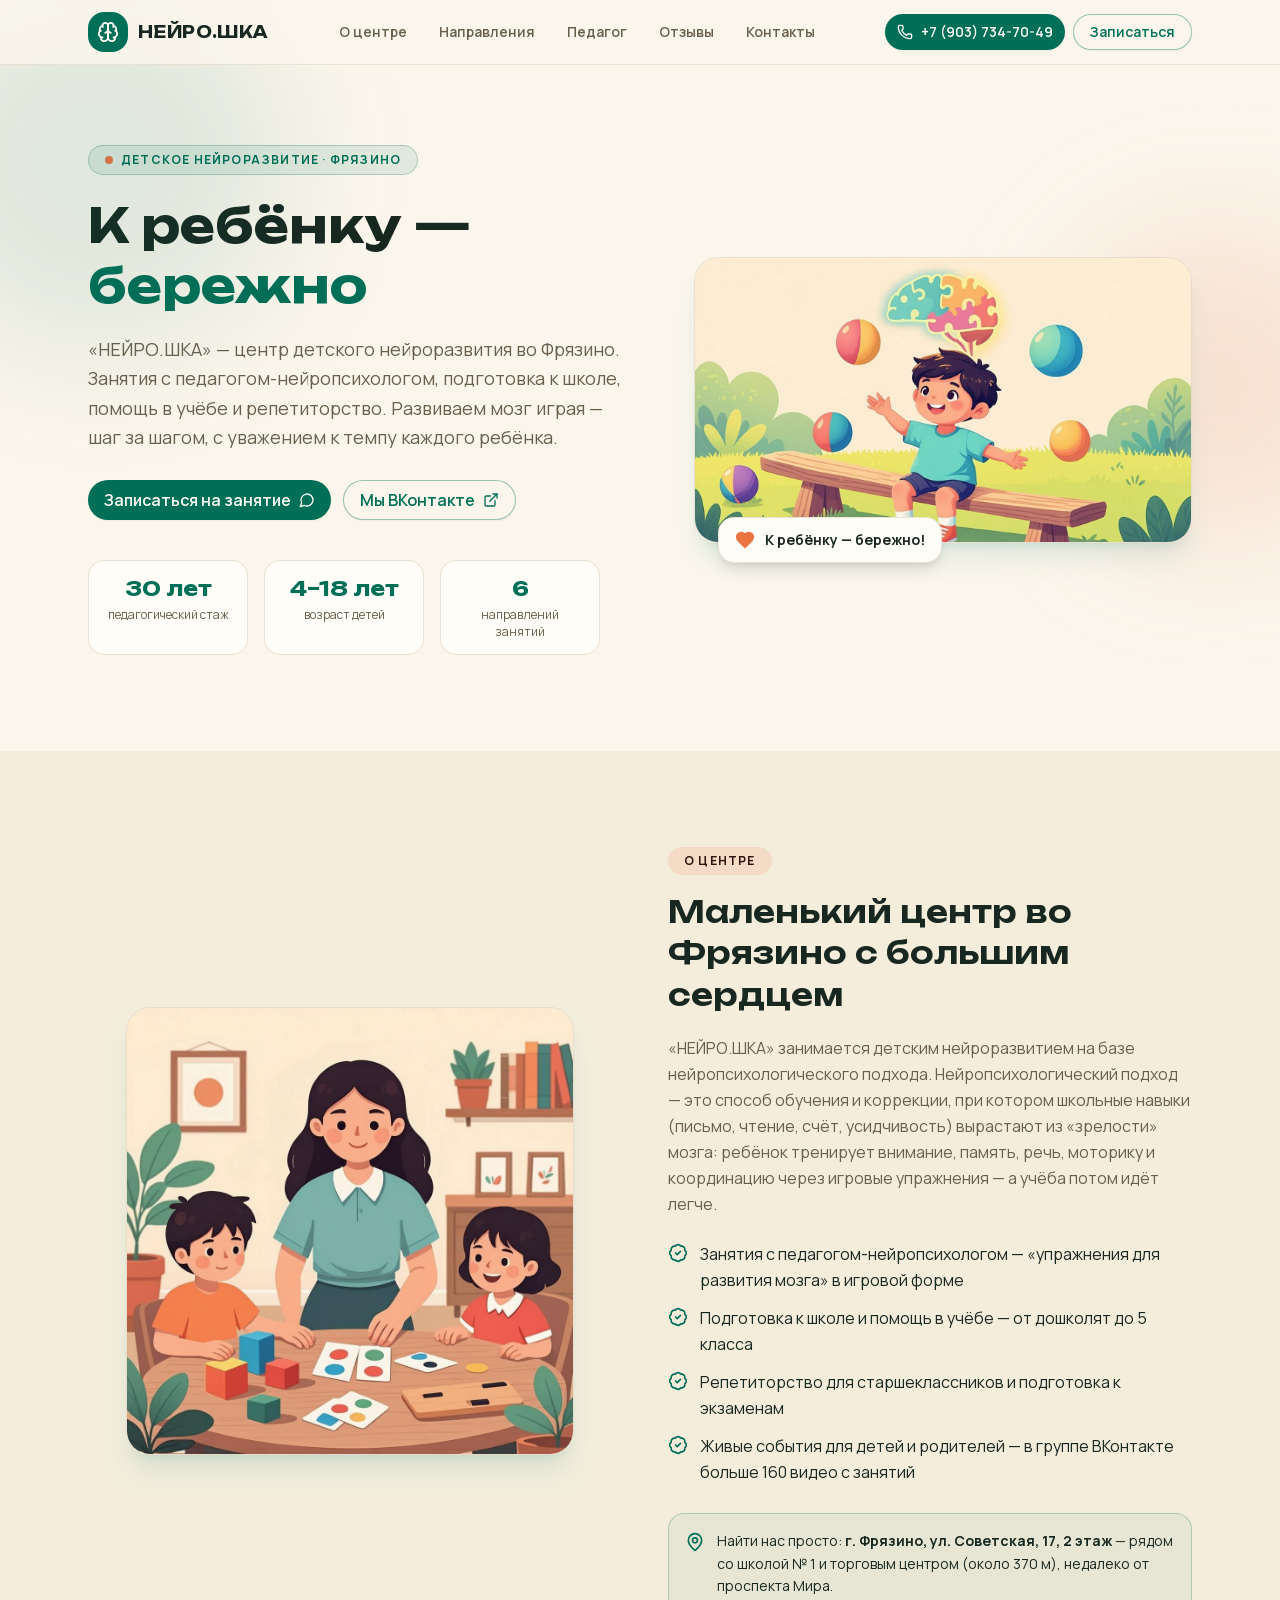
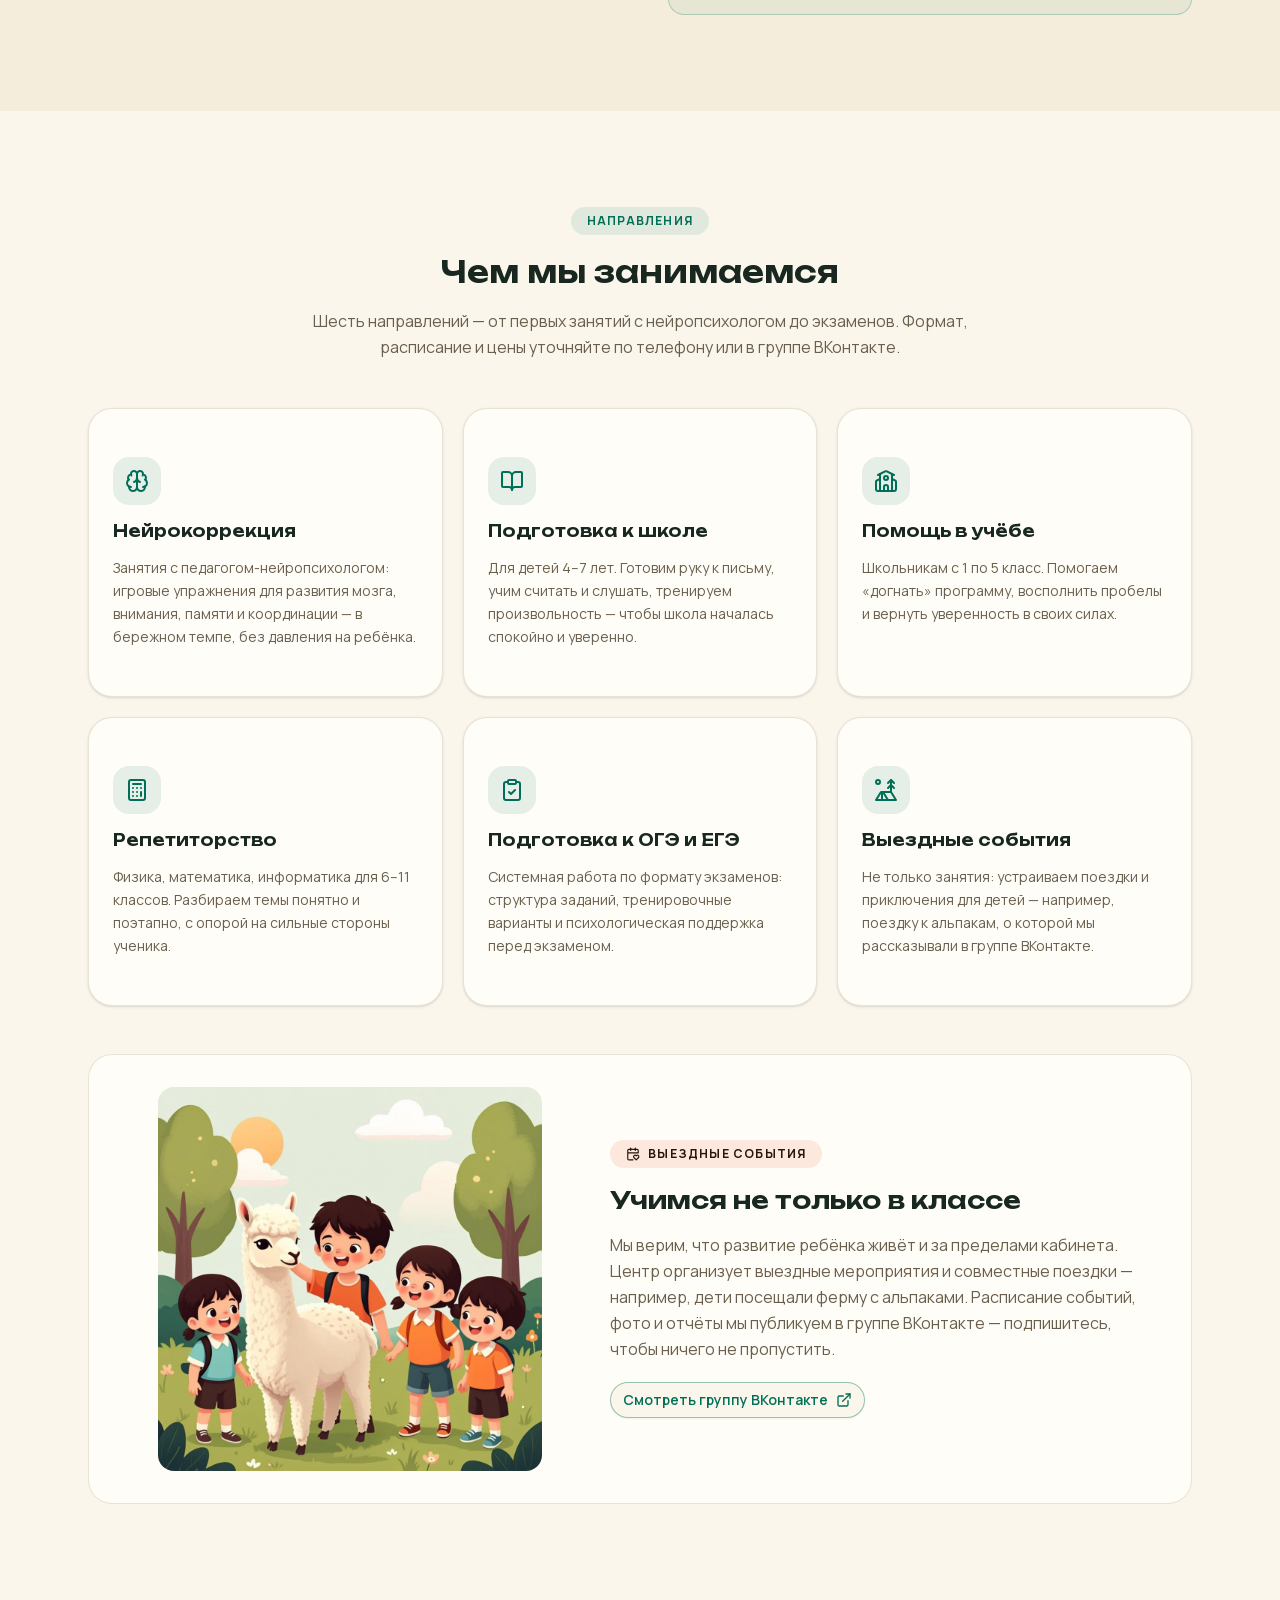
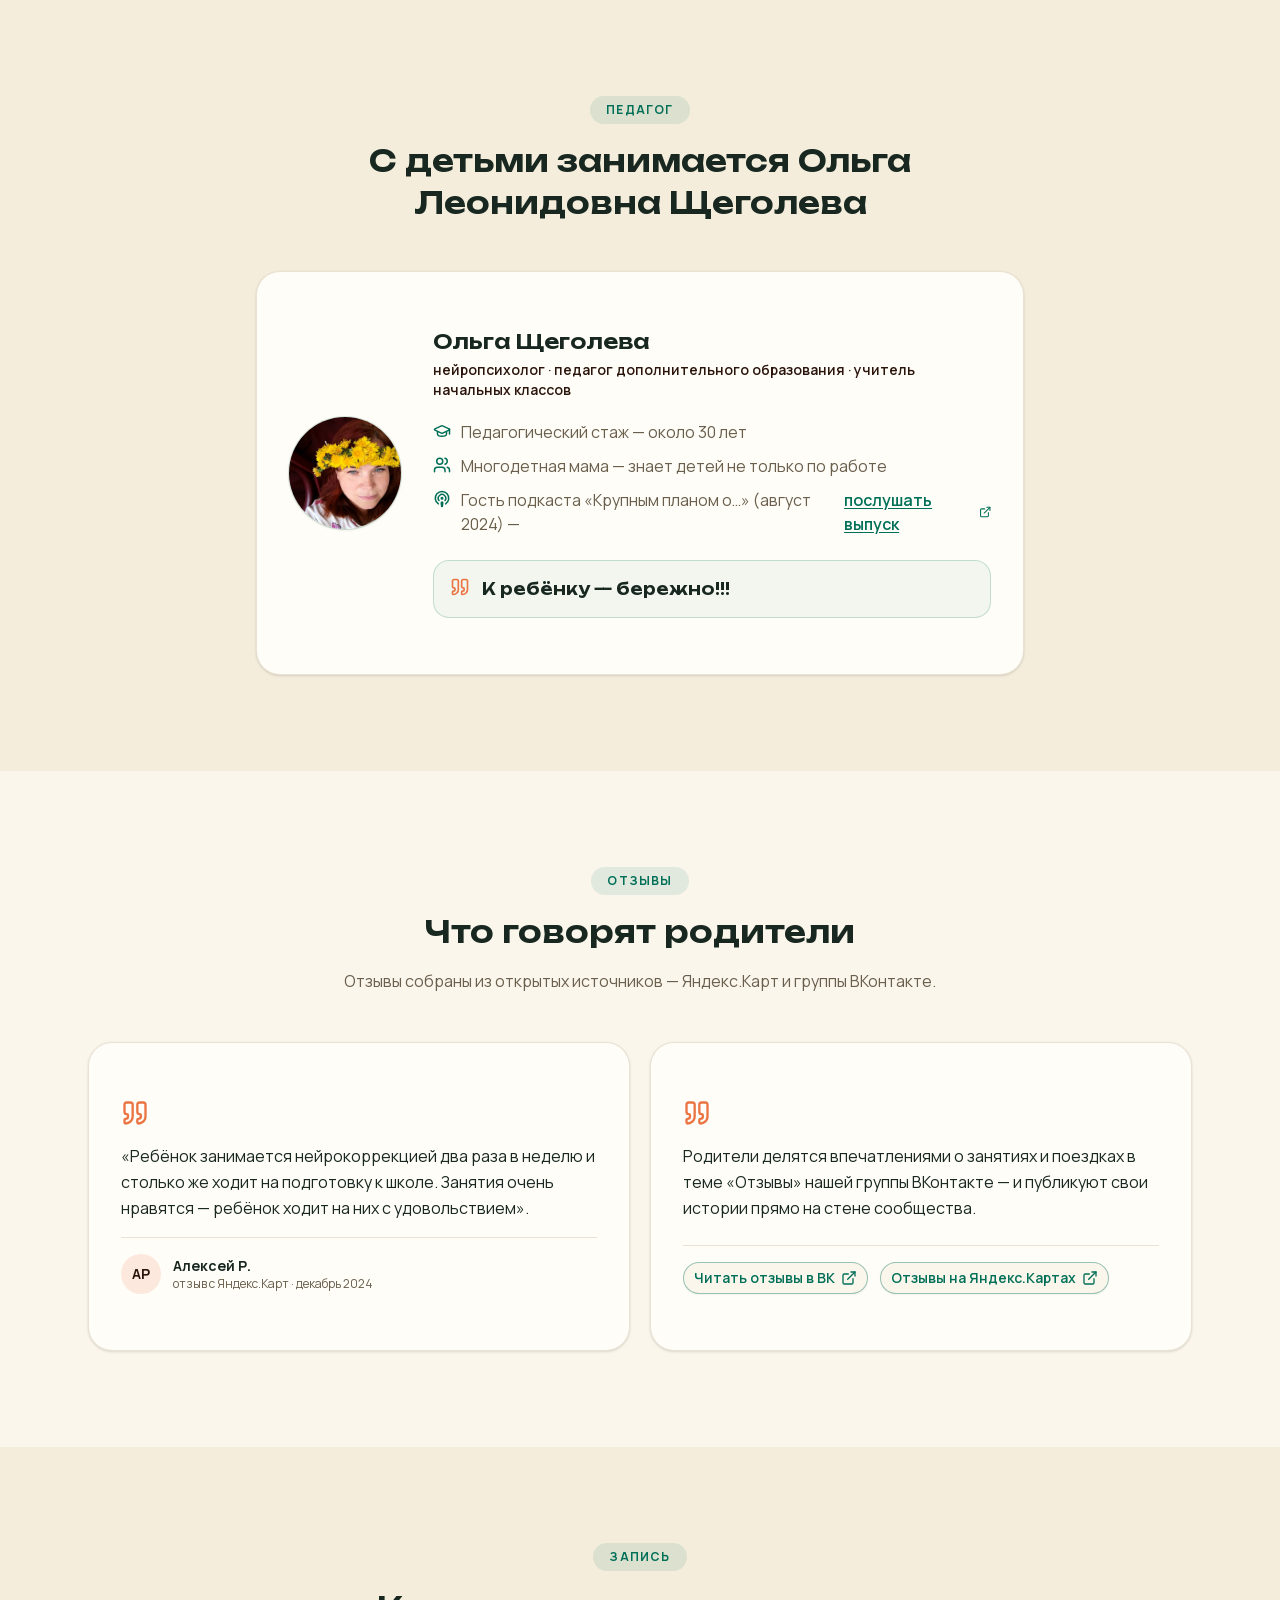
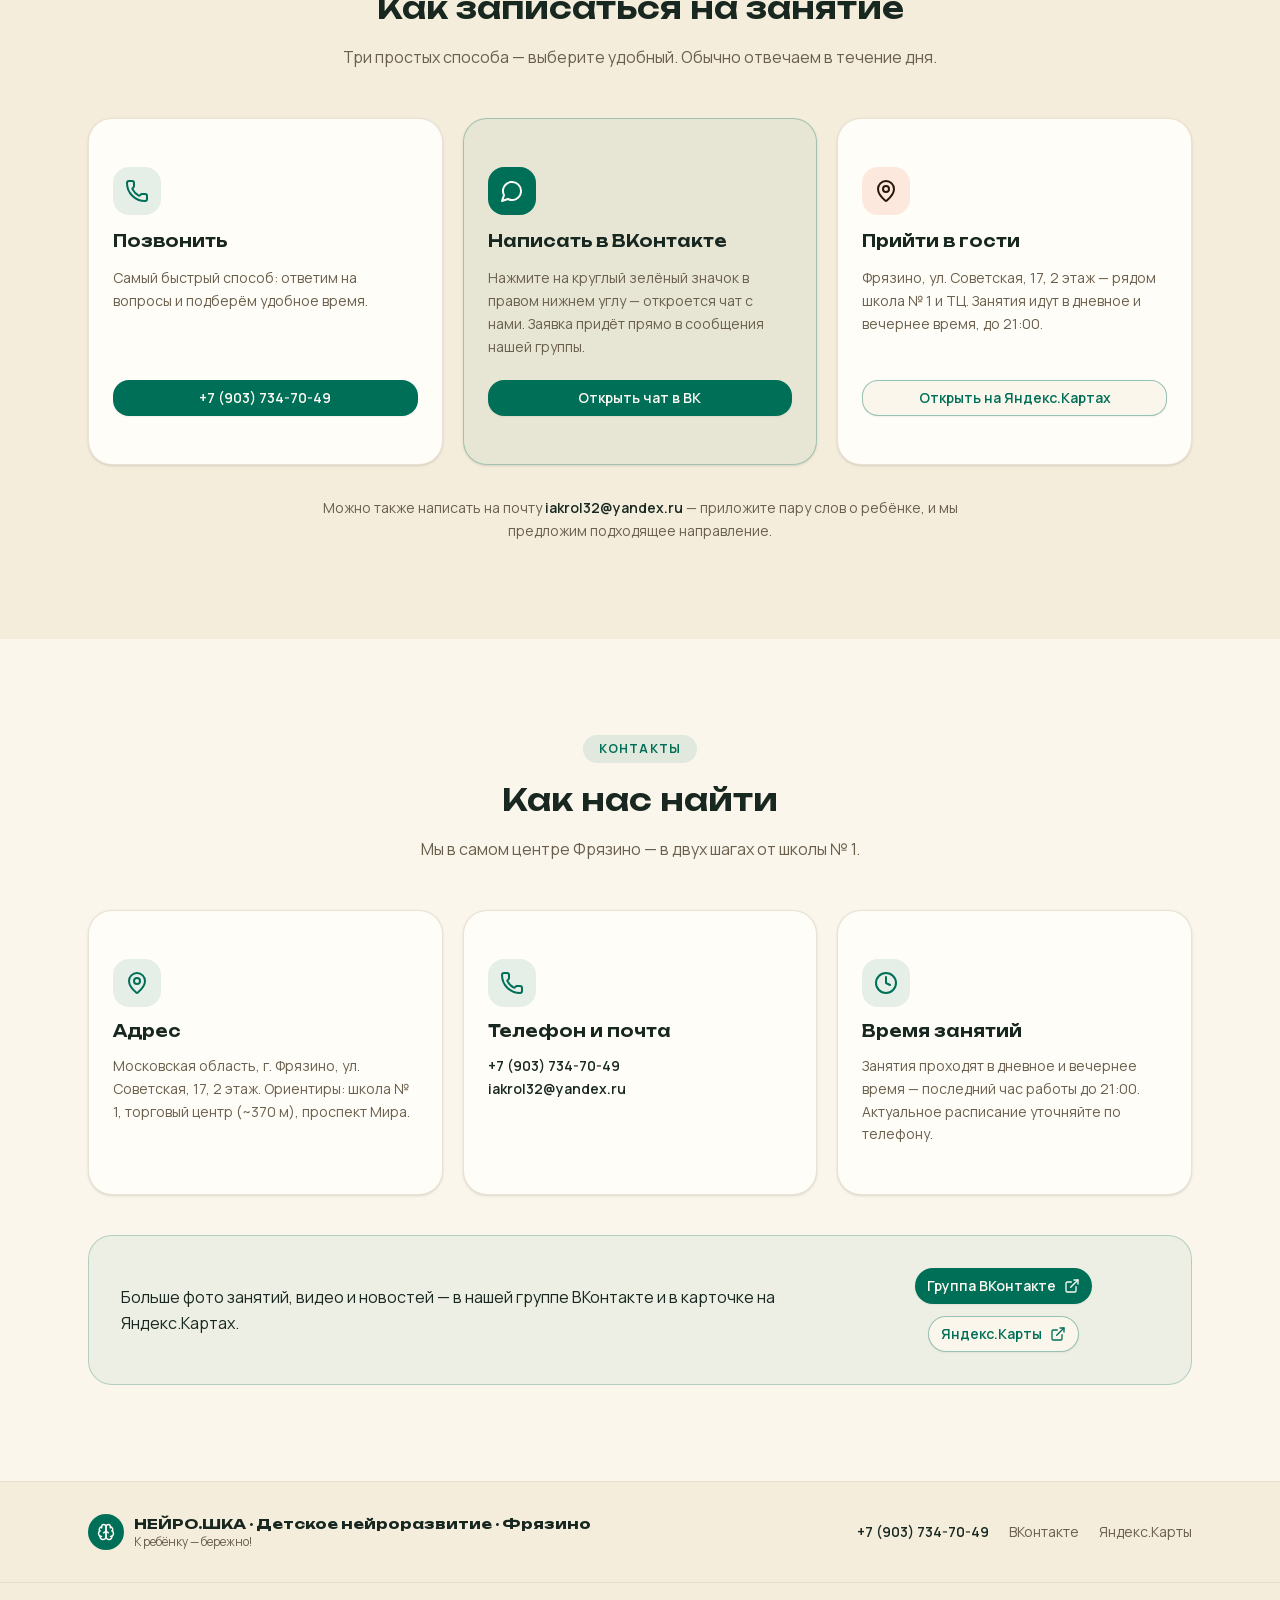
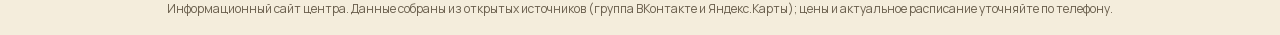
==== commit abb7fbc1: "Add files via upload" ====
--- a/index.html
+++ b/index.html
@@ -1,6 +1,6 @@
-<!DOCTYPE html><!--XFgwD0cwsQU4rhtXA_6bm--><html lang="ru"><head><meta charSet="utf-8"/><meta name="viewport" content="width=device-width, initial-scale=1"/><style>@font-face{font-family:Manrope;font-style:normal;font-weight:200 800;font-display:swap;src:url([data-uri])format("woff2");unicode-range:U+460-52F,U+1C80-1C8A,U+20B4,U+2DE0-2DFF,U+A640-A69F,U+FE2E-FE2F}@font-face{font-family:Manrope;font-style:normal;font-weight:200 800;font-display:swap;src:url([data-uri])format("woff2");unicode-range:U+301,U+400-45F,U+490-491,U+4B0-4B1,U+2116}@font-face{font-family:Manrope;font-style:normal;font-weight:200 800;font-display:swap;src:url([data-uri])format("woff2");unicode-range:U+370-377,U+37A-37F,U+384-38A,U+38C,U+38E-3A1,U+3A3-3FF}@font-face{font-family:Manrope;font-style:normal;font-weight:200 800;font-display:swap;src:url([data-uri])format("woff2");unicode-range:U+102-103,U+110-111,U+128-129,U+168-169,U+1A0-1A1,U+1AF-1B0,U+300-301,U+303-304,U+308-309,U+323,U+329,U+1EA0-1EF9,U+20AB}@font-face{font-family:Manrope;font-style:normal;font-weight:200 800;font-display:swap;src:url([data-uri])format("woff2");unicode-range:U+100-2BA,U+2BD-2C5,U+2C7-2CC,U+2CE-2D7,U+2DD-2FF,U+304,U+308,U+329,U+1D00-1DBF,U+1E00-1E9F,U+1EF2-1EFF,U+2020,U+20A0-20AB,U+20AD-20C4,U+2113,U+2C60-2C7F,U+A720-A7FF}@font-face{font-family:Manrope;font-style:normal;font-weight:200 800;font-display:swap;src:url([data-uri])format("woff2");unicode-range:U+??,U+131,U+152-153,U+2BB-2BC,U+2C6,U+2DA,U+2DC,U+304,U+308,U+329,U+2000-206F,U+20AC,U+2122,U+2191,U+2193,U+2212,U+2215,U+FEFF,U+FFFD}@font-face{font-family:Manrope Fallback;src:local(Arial);ascent-override:103.31%;descent-override:29.07%;line-gap-override:0.0%;size-adjust:103.19%}.manrope_e32a9099-module__FVC5Iq__className{font-family:Manrope,Manrope Fallback;font-style:normal}.manrope_e32a9099-module__FVC5Iq__variable{--font-manrope:"Manrope","Manrope Fallback"}
+<!DOCTYPE html><!--XO921nSmwdKH_9cpS6rjj--><html lang="ru"><head><meta charSet="utf-8"/><meta name="viewport" content="width=device-width, initial-scale=1"/><style>@font-face{font-family:Manrope;font-style:normal;font-weight:200 800;font-display:swap;src:url([data-uri])format("woff2");unicode-range:U+460-52F,U+1C80-1C8A,U+20B4,U+2DE0-2DFF,U+A640-A69F,U+FE2E-FE2F}@font-face{font-family:Manrope;font-style:normal;font-weight:200 800;font-display:swap;src:url([data-uri])format("woff2");unicode-range:U+301,U+400-45F,U+490-491,U+4B0-4B1,U+2116}@font-face{font-family:Manrope;font-style:normal;font-weight:200 800;font-display:swap;src:url([data-uri])format("woff2");unicode-range:U+370-377,U+37A-37F,U+384-38A,U+38C,U+38E-3A1,U+3A3-3FF}@font-face{font-family:Manrope;font-style:normal;font-weight:200 800;font-display:swap;src:url([data-uri])format("woff2");unicode-range:U+102-103,U+110-111,U+128-129,U+168-169,U+1A0-1A1,U+1AF-1B0,U+300-301,U+303-304,U+308-309,U+323,U+329,U+1EA0-1EF9,U+20AB}@font-face{font-family:Manrope;font-style:normal;font-weight:200 800;font-display:swap;src:url([data-uri])format("woff2");unicode-range:U+100-2BA,U+2BD-2C5,U+2C7-2CC,U+2CE-2D7,U+2DD-2FF,U+304,U+308,U+329,U+1D00-1DBF,U+1E00-1E9F,U+1EF2-1EFF,U+2020,U+20A0-20AB,U+20AD-20C4,U+2113,U+2C60-2C7F,U+A720-A7FF}@font-face{font-family:Manrope;font-style:normal;font-weight:200 800;font-display:swap;src:url([data-uri])format("woff2");unicode-range:U+??,U+131,U+152-153,U+2BB-2BC,U+2C6,U+2DA,U+2DC,U+304,U+308,U+329,U+2000-206F,U+20AC,U+2122,U+2191,U+2193,U+2212,U+2215,U+FEFF,U+FFFD}@font-face{font-family:Manrope Fallback;src:local(Arial);ascent-override:103.31%;descent-override:29.07%;line-gap-override:0.0%;size-adjust:103.19%}.manrope_e32a9099-module__FVC5Iq__className{font-family:Manrope,Manrope Fallback;font-style:normal}.manrope_e32a9099-module__FVC5Iq__variable{--font-manrope:"Manrope","Manrope Fallback"}
 @font-face{font-family:Unbounded;font-style:normal;font-weight:200 900;font-display:swap;src:url([data-uri])format("woff2");unicode-range:U+460-52F,U+1C80-1C8A,U+20B4,U+2DE0-2DFF,U+A640-A69F,U+FE2E-FE2F}@font-face{font-family:Unbounded;font-style:normal;font-weight:200 900;font-display:swap;src:url([data-uri])format("woff2");unicode-range:U+301,U+400-45F,U+490-491,U+4B0-4B1,U+2116}@font-face{font-family:Unbounded;font-style:normal;font-weight:200 900;font-display:swap;src:url([data-uri])format("woff2");unicode-range:U+102-103,U+110-111,U+128-129,U+168-169,U+1A0-1A1,U+1AF-1B0,U+300-301,U+303-304,U+308-309,U+323,U+329,U+1EA0-1EF9,U+20AB}@font-face{font-family:Unbounded;font-style:normal;font-weight:200 900;font-display:swap;src:url([data-uri]